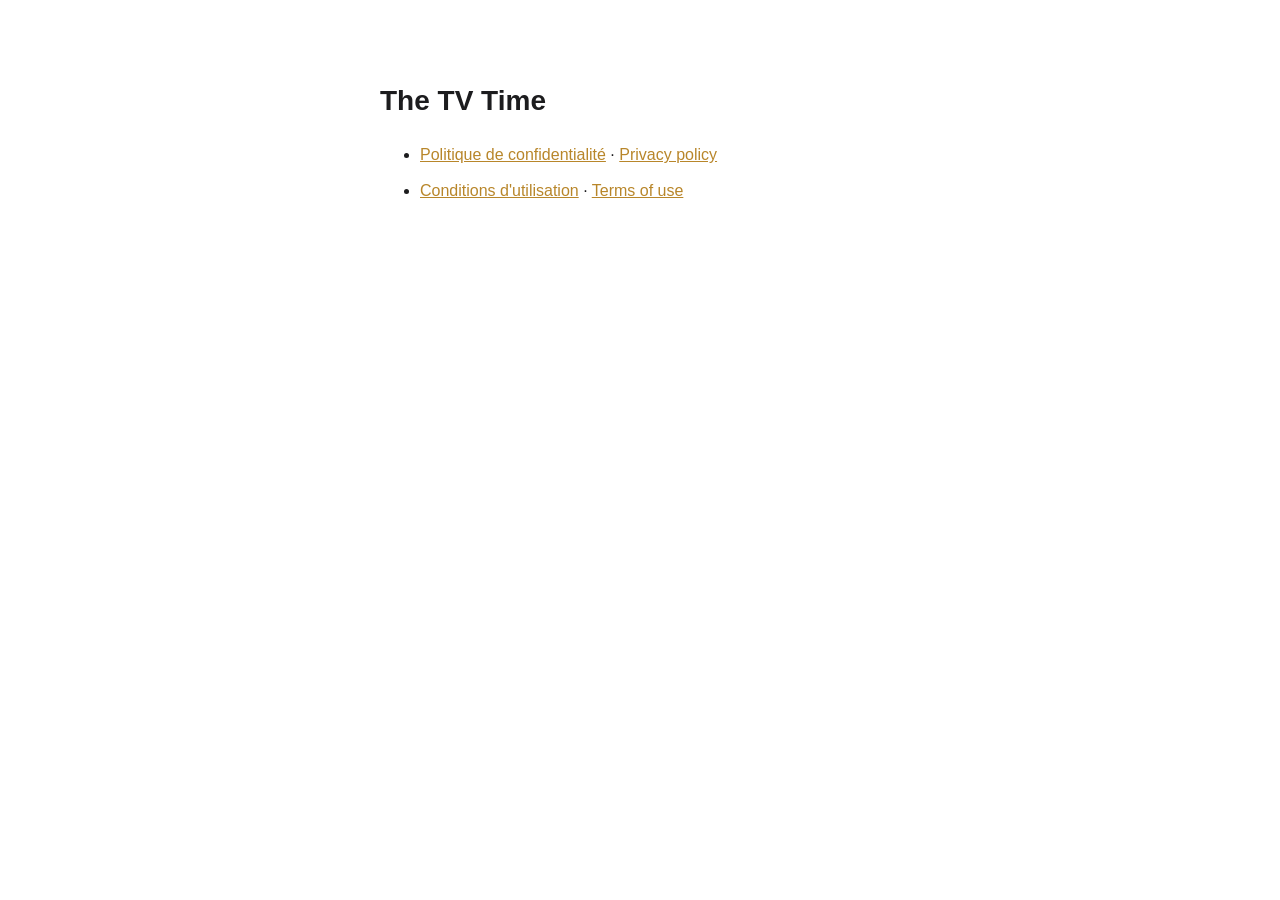
==== index.html @ 03da900f "Pages légales : confidentialité et conditions d'utilisation (FR/EN) Co-Authored-By: Claude Sonnet 5." ====
<!doctype html>
<html lang="fr"><head><meta charset="utf-8">
<meta name="viewport" content="width=device-width, initial-scale=1">
<title>The TV Time — Mentions légales / Legal</title>
<style>
:root{color-scheme:light dark;--bg:#fff;--fg:#1c1c1e;--accent:#b8862a}
@media(prefers-color-scheme:dark){:root{--bg:#000;--fg:#f2f2f7;--accent:#d9a441}}
body{margin:0;background:var(--bg);color:var(--fg);font:16px/1.6 -apple-system,BlinkMacSystemFont,"Inter","Segoe UI",sans-serif}
main{max-width:520px;margin:0 auto;padding:60px 20px}
h1{font-size:28px}a{color:var(--accent)}li{margin:10px 0}
</style></head><body><main>
<h1>The TV Time</h1>
<ul>
<li><a href="privacy.html">Politique de confidentialité</a> · <a href="privacy-en.html">Privacy policy</a></li>
<li><a href="terms.html">Conditions d'utilisation</a> · <a href="terms-en.html">Terms of use</a></li>
</ul>
</main></body></html>
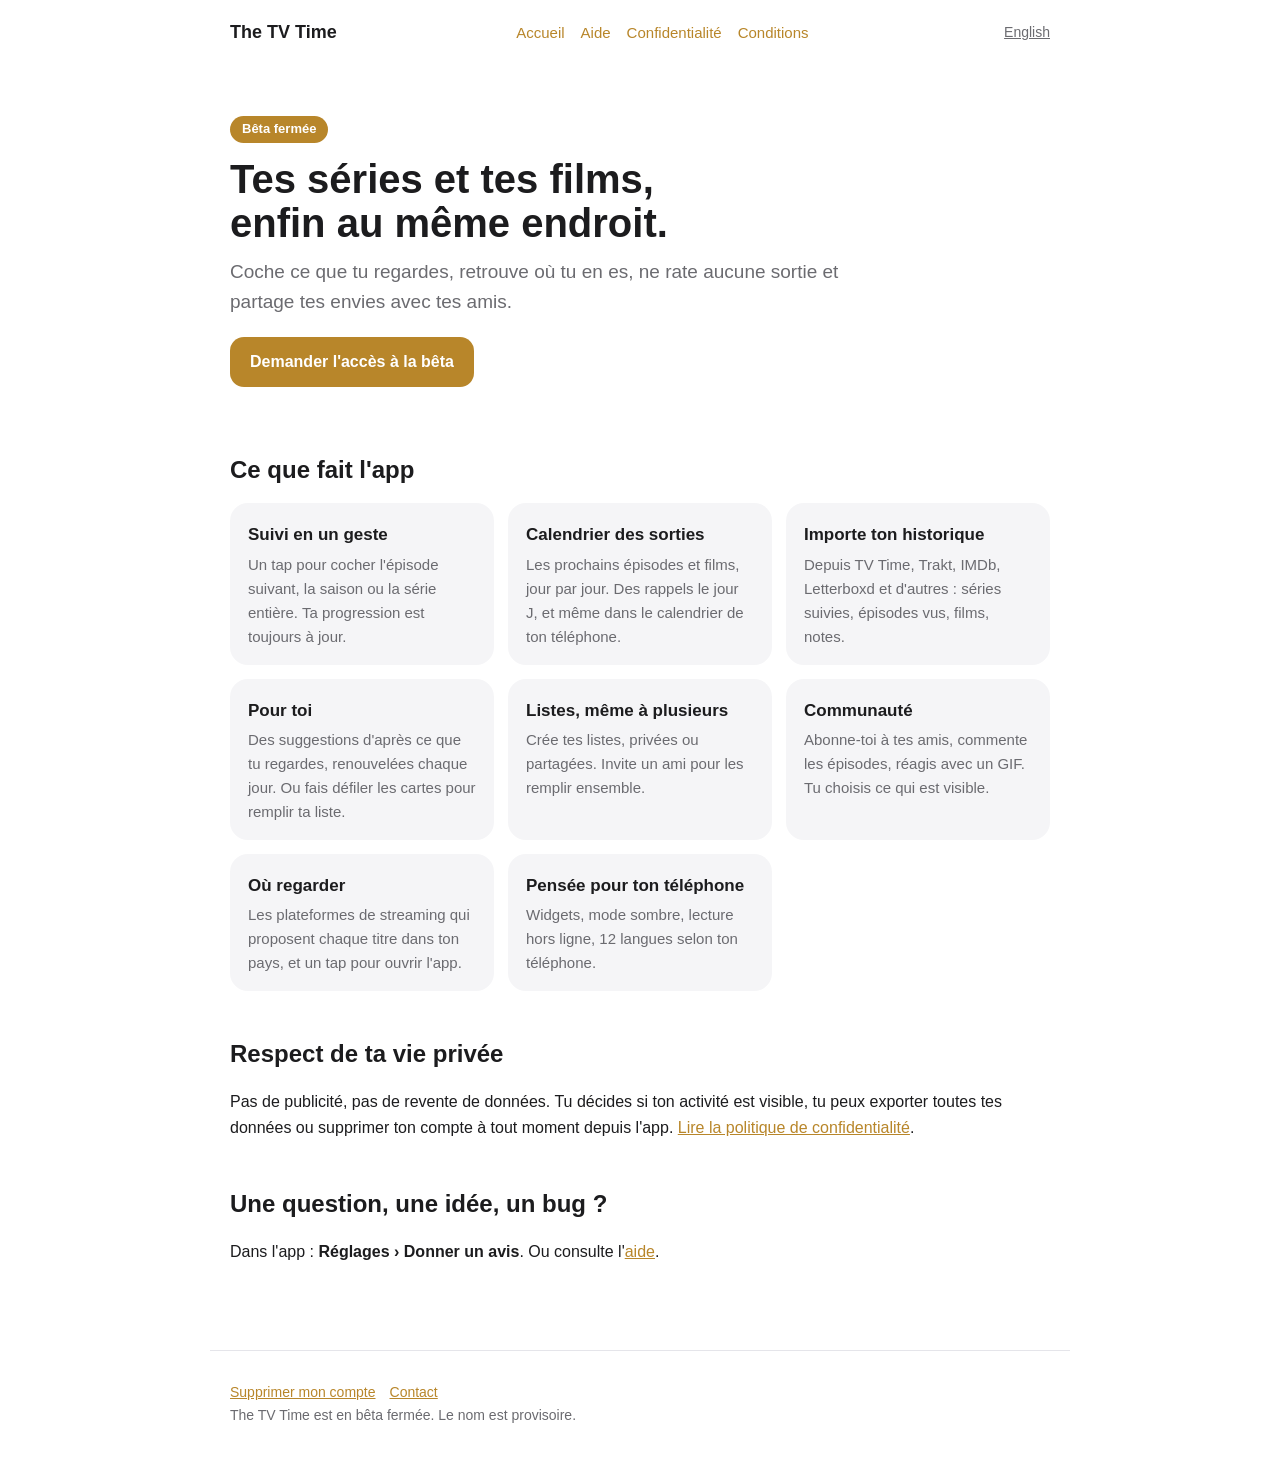
==== commit d0595fc2: "Site : accueil, aide/FAQ et suppression de compte (FR/EN), style commun Co-Authored-By: Claude Sonne" ====
--- a/index.html
+++ b/index.html
@@ -1,17 +1,35 @@
 <!doctype html>
 <html lang="fr"><head><meta charset="utf-8">
 <meta name="viewport" content="width=device-width, initial-scale=1">
-<title>The TV Time — Mentions légales / Legal</title>
-<style>
-:root{color-scheme:light dark;--bg:#fff;--fg:#1c1c1e;--accent:#b8862a}
-@media(prefers-color-scheme:dark){:root{--bg:#000;--fg:#f2f2f7;--accent:#d9a441}}
-body{margin:0;background:var(--bg);color:var(--fg);font:16px/1.6 -apple-system,BlinkMacSystemFont,"Inter","Segoe UI",sans-serif}
-main{max-width:520px;margin:0 auto;padding:60px 20px}
-h1{font-size:28px}a{color:var(--accent)}li{margin:10px 0}
-</style></head><body><main>
-<h1>The TV Time</h1>
-<ul>
-<li><a href="privacy.html">Politique de confidentialité</a> · <a href="privacy-en.html">Privacy policy</a></li>
-<li><a href="terms.html">Conditions d'utilisation</a> · <a href="terms-en.html">Terms of use</a></li>
-</ul>
-</main></body></html>
+<title>The TV Time — suis tes séries et tes films</title>
+<meta name="description" content="Suis tes séries et tes films, ne rate aucune sortie et retrouve tout ton historique. Bêta fermée.">
+<link rel="stylesheet" href="style.css">
+</head><body>
+<header class="top"><a class="brand" href="index.html">The TV Time</a><nav><a href="index.html">Accueil</a><a href="support.html">Aide</a><a href="privacy.html">Confidentialité</a><a href="terms.html">Conditions</a></nav><a class="lang" href="index-en.html" hreflang="en">English</a></header>
+<main>
+
+<section class="hero">
+<span class="badge">Bêta fermée</span>
+<h1>Tes séries et tes films,<br>enfin au même endroit.</h1>
+<p>Coche ce que tu regardes, retrouve où tu en es, ne rate aucune sortie et partage tes envies avec tes amis.</p>
+<a class="btn" href="mailto:xfcorpz@gmail.com?subject=Acc%C3%A8s%20%C3%A0%20la%20b%C3%AAta%20de%20The%20TV%20Time">Demander l'accès à la bêta</a>
+</section>
+<h2>Ce que fait l'app</h2>
+<div class="grid">
+<div class="card"><h3>Suivi en un geste</h3><p>Un tap pour cocher l'épisode suivant, la saison ou la série entière. Ta progression est toujours à jour.</p></div>
+<div class="card"><h3>Calendrier des sorties</h3><p>Les prochains épisodes et films, jour par jour. Des rappels le jour J, et même dans le calendrier de ton téléphone.</p></div>
+<div class="card"><h3>Importe ton historique</h3><p>Depuis TV Time, Trakt, IMDb, Letterboxd et d'autres : séries suivies, épisodes vus, films, notes.</p></div>
+<div class="card"><h3>Pour toi</h3><p>Des suggestions d'après ce que tu regardes, renouvelées chaque jour. Ou fais défiler les cartes pour remplir ta liste.</p></div>
+<div class="card"><h3>Listes, même à plusieurs</h3><p>Crée tes listes, privées ou partagées. Invite un ami pour les remplir ensemble.</p></div>
+<div class="card"><h3>Communauté</h3><p>Abonne-toi à tes amis, commente les épisodes, réagis avec un GIF. Tu choisis ce qui est visible.</p></div>
+<div class="card"><h3>Où regarder</h3><p>Les plateformes de streaming qui proposent chaque titre dans ton pays, et un tap pour ouvrir l'app.</p></div>
+<div class="card"><h3>Pensée pour ton téléphone</h3><p>Widgets, mode sombre, lecture hors ligne, 12 langues selon ton téléphone.</p></div>
+</div>
+<h2>Respect de ta vie privée</h2>
+<p>Pas de publicité, pas de revente de données. Tu décides si ton activité est visible, tu peux exporter toutes tes données ou supprimer ton compte à tout moment depuis l'app. <a href="privacy.html">Lire la politique de confidentialité</a>.</p>
+<h2>Une question, une idée, un bug ?</h2>
+<p>Dans l'app : <b>Réglages › Donner un avis</b>. Ou consulte l'<a href="support.html">aide</a>.</p>
+
+</main>
+<footer><a href="delete-account.html">Supprimer mon compte</a><a href="mailto:xfcorpz@gmail.com">Contact</a><br>The TV Time est en bêta fermée. Le nom est provisoire.</footer>
+</body></html>
--- a/style.css
+++ b/style.css
@@ -0,0 +1,26 @@
+:root{color-scheme:light dark;--bg:#fff;--card:#f5f5f7;--fg:#1c1c1e;--muted:#6b6b70;--accent:#b8862a;--line:#e5e5ea}
+@media(prefers-color-scheme:dark){:root{--bg:#000;--card:#1c1c1e;--fg:#f2f2f7;--muted:#98989f;--accent:#d9a441;--line:#2c2c2e}}
+*{box-sizing:border-box}
+body{margin:0;background:var(--bg);color:var(--fg);font:16px/1.6 -apple-system,BlinkMacSystemFont,"Inter","Segoe UI",sans-serif}
+a{color:var(--accent)}
+header.top{max-width:860px;margin:0 auto;padding:18px 20px;display:flex;flex-wrap:wrap;gap:8px 20px;align-items:center;justify-content:space-between}
+header.top .brand{font-weight:700;font-size:18px;color:var(--fg);text-decoration:none}
+header.top nav a{margin-right:16px;text-decoration:none;font-size:15px}
+header.top .lang{font-size:14px;color:var(--muted)}
+main{max-width:860px;margin:0 auto;padding:10px 20px 70px}
+.hero{padding:40px 0 20px}
+.hero h1{font-size:40px;line-height:1.1;margin:0 0 12px}
+.hero p{font-size:19px;color:var(--muted);margin:0 0 20px;max-width:620px}
+.badge{display:inline-block;background:var(--accent);color:#fff;border-radius:999px;padding:3px 12px;font-size:13px;font-weight:600;margin-bottom:14px}
+.btn{display:inline-block;background:var(--accent);color:#fff;text-decoration:none;border-radius:14px;padding:12px 20px;font-weight:600}
+h2{font-size:24px;margin:44px 0 14px}
+h3{font-size:17px;margin:0 0 4px}
+.grid{display:grid;grid-template-columns:repeat(auto-fit,minmax(240px,1fr));gap:14px}
+.card{background:var(--card);border-radius:18px;padding:18px 18px 16px}
+.card p{margin:0;color:var(--muted);font-size:15px}
+details{background:var(--card);border-radius:14px;padding:14px 18px;margin:10px 0}
+summary{cursor:pointer;font-weight:600}
+details p,details ol,details ul{color:var(--muted);margin:10px 0 0}
+.steps li{margin:6px 0}
+footer{max-width:860px;margin:0 auto;padding:30px 20px 50px;color:var(--muted);font-size:14px;border-top:1px solid var(--line)}
+footer a{margin-right:14px}
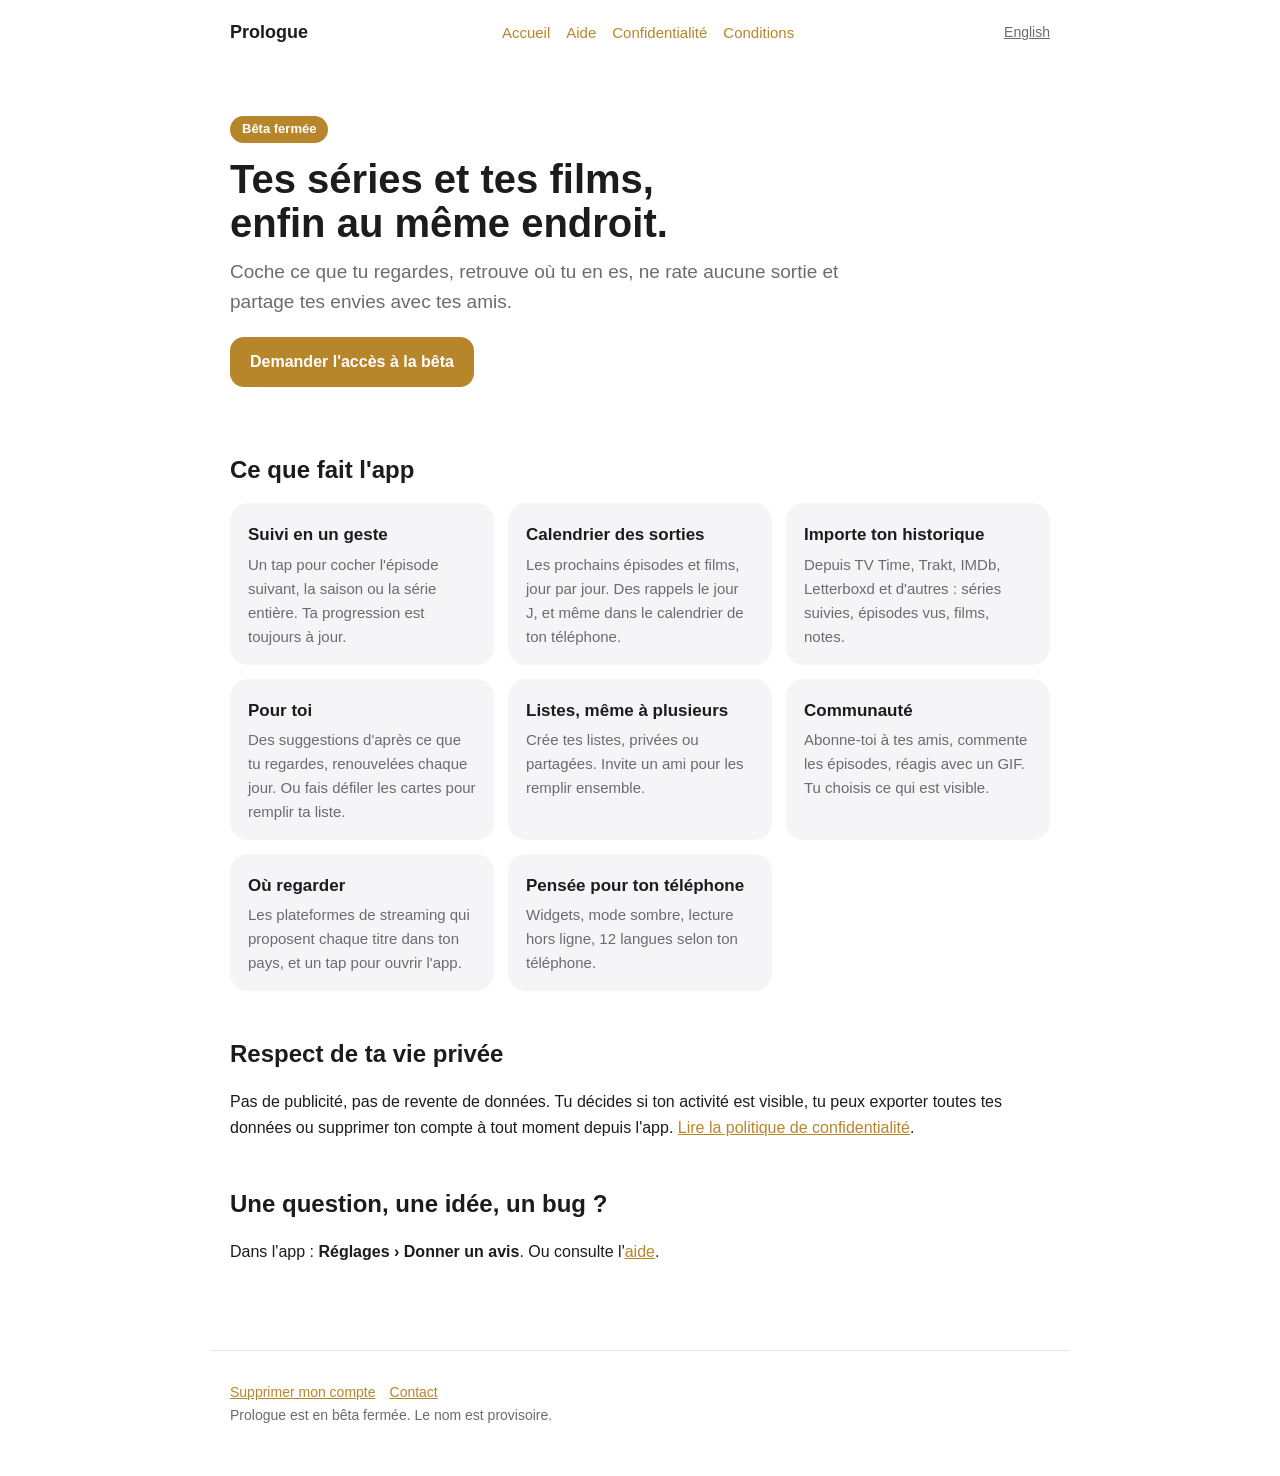
==== commit 10d60240: "Nom de l'app : Prologue (remplace « The TV Time »)" ====
--- a/index.html
+++ b/index.html
@@ -1,11 +1,11 @@
 <!doctype html>
 <html lang="fr"><head><meta charset="utf-8">
 <meta name="viewport" content="width=device-width, initial-scale=1">
-<title>The TV Time — suis tes séries et tes films</title>
+<title>Prologue — suis tes séries et tes films</title>
 <meta name="description" content="Suis tes séries et tes films, ne rate aucune sortie et retrouve tout ton historique. Bêta fermée.">
 <link rel="stylesheet" href="style.css">
 </head><body>
-<header class="top"><a class="brand" href="index.html">The TV Time</a><nav><a href="index.html">Accueil</a><a href="support.html">Aide</a><a href="privacy.html">Confidentialité</a><a href="terms.html">Conditions</a></nav><a class="lang" href="index-en.html" hreflang="en">English</a></header>
+<header class="top"><a class="brand" href="index.html">Prologue</a><nav><a href="index.html">Accueil</a><a href="support.html">Aide</a><a href="privacy.html">Confidentialité</a><a href="terms.html">Conditions</a></nav><a class="lang" href="index-en.html" hreflang="en">English</a></header>
 <main>
 
 <section class="hero">
@@ -31,5 +31,5 @@
 <p>Dans l'app : <b>Réglages › Donner un avis</b>. Ou consulte l'<a href="support.html">aide</a>.</p>
 
 </main>
-<footer><a href="delete-account.html">Supprimer mon compte</a><a href="mailto:xfcorpz@gmail.com">Contact</a><br>The TV Time est en bêta fermée. Le nom est provisoire.</footer>
+<footer><a href="delete-account.html">Supprimer mon compte</a><a href="mailto:xfcorpz@gmail.com">Contact</a><br>Prologue est en bêta fermée. Le nom est provisoire.</footer>
 </body></html>
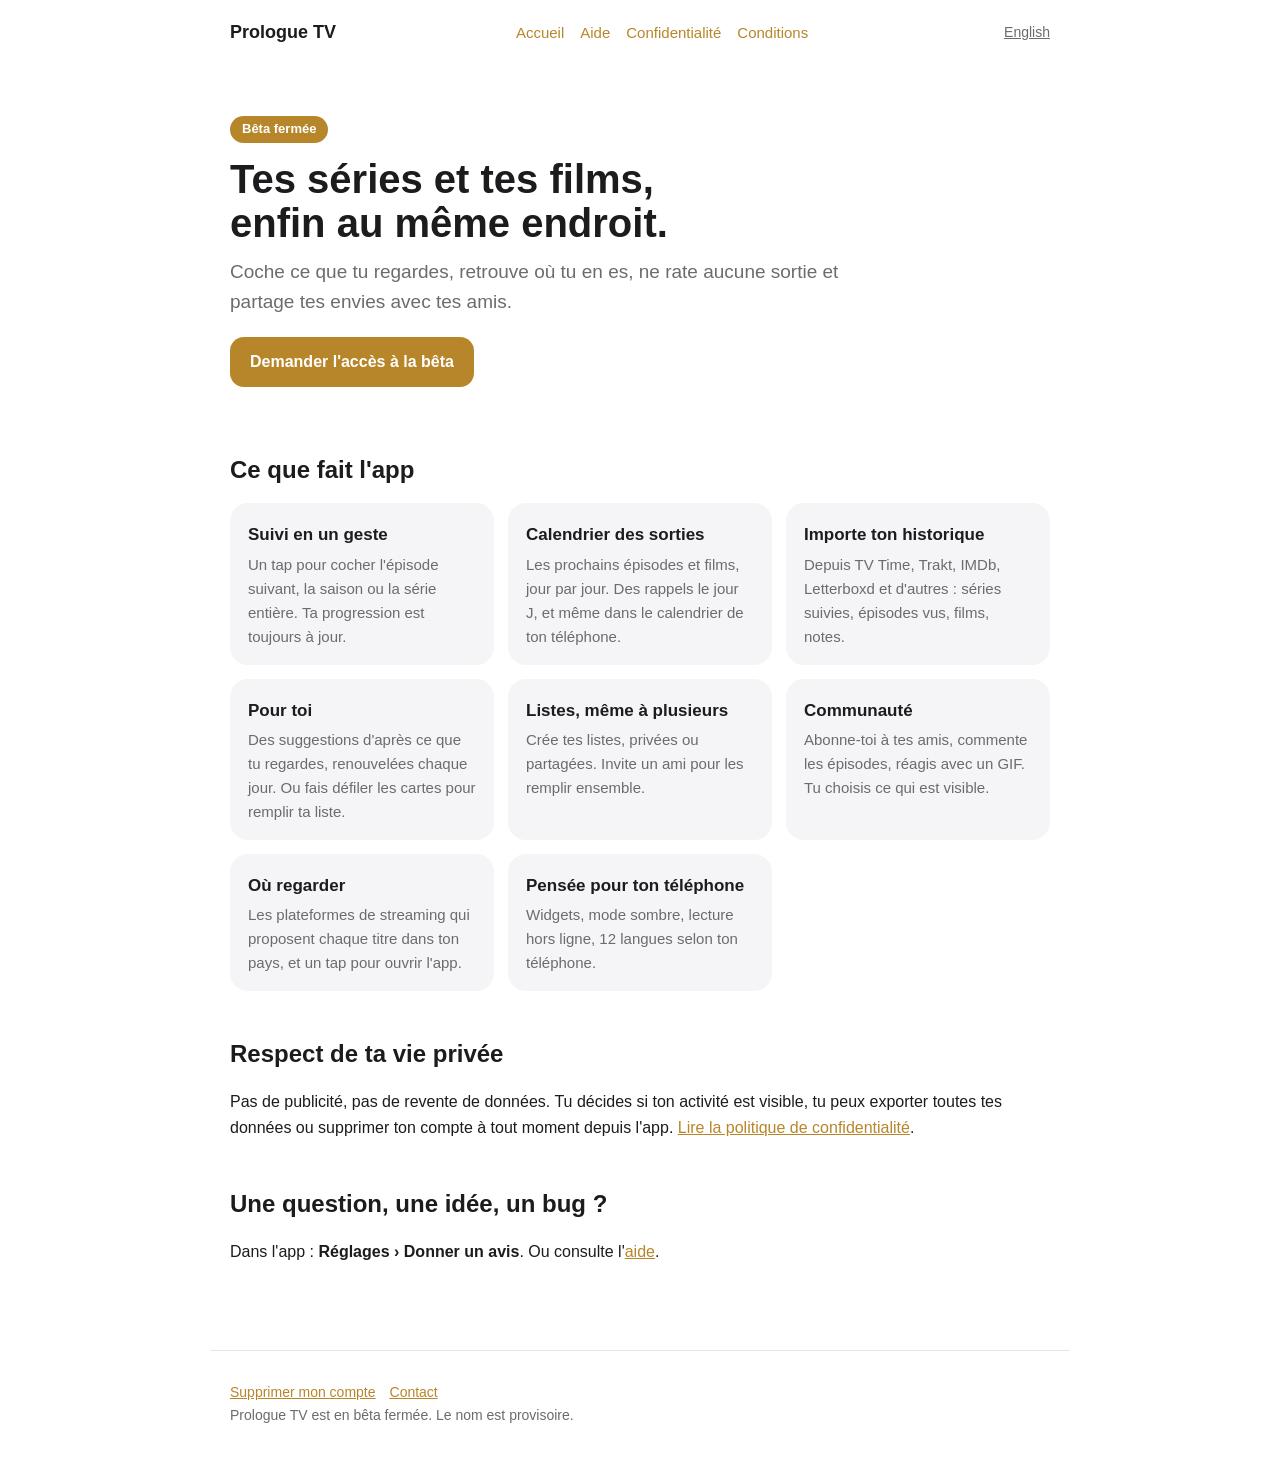
==== commit 79348b56: "Nom de l'app : Prologue TV" ====
--- a/index.html
+++ b/index.html
@@ -1,11 +1,11 @@
 <!doctype html>
 <html lang="fr"><head><meta charset="utf-8">
 <meta name="viewport" content="width=device-width, initial-scale=1">
-<title>Prologue — suis tes séries et tes films</title>
+<title>Prologue TV — suis tes séries et tes films</title>
 <meta name="description" content="Suis tes séries et tes films, ne rate aucune sortie et retrouve tout ton historique. Bêta fermée.">
 <link rel="stylesheet" href="style.css">
 </head><body>
-<header class="top"><a class="brand" href="index.html">Prologue</a><nav><a href="index.html">Accueil</a><a href="support.html">Aide</a><a href="privacy.html">Confidentialité</a><a href="terms.html">Conditions</a></nav><a class="lang" href="index-en.html" hreflang="en">English</a></header>
+<header class="top"><a class="brand" href="index.html">Prologue TV</a><nav><a href="index.html">Accueil</a><a href="support.html">Aide</a><a href="privacy.html">Confidentialité</a><a href="terms.html">Conditions</a></nav><a class="lang" href="index-en.html" hreflang="en">English</a></header>
 <main>
 
 <section class="hero">
@@ -31,5 +31,5 @@
 <p>Dans l'app : <b>Réglages › Donner un avis</b>. Ou consulte l'<a href="support.html">aide</a>.</p>
 
 </main>
-<footer><a href="delete-account.html">Supprimer mon compte</a><a href="mailto:xfcorpz@gmail.com">Contact</a><br>Prologue est en bêta fermée. Le nom est provisoire.</footer>
+<footer><a href="delete-account.html">Supprimer mon compte</a><a href="mailto:xfcorpz@gmail.com">Contact</a><br>Prologue TV est en bêta fermée. Le nom est provisoire.</footer>
 </body></html>
